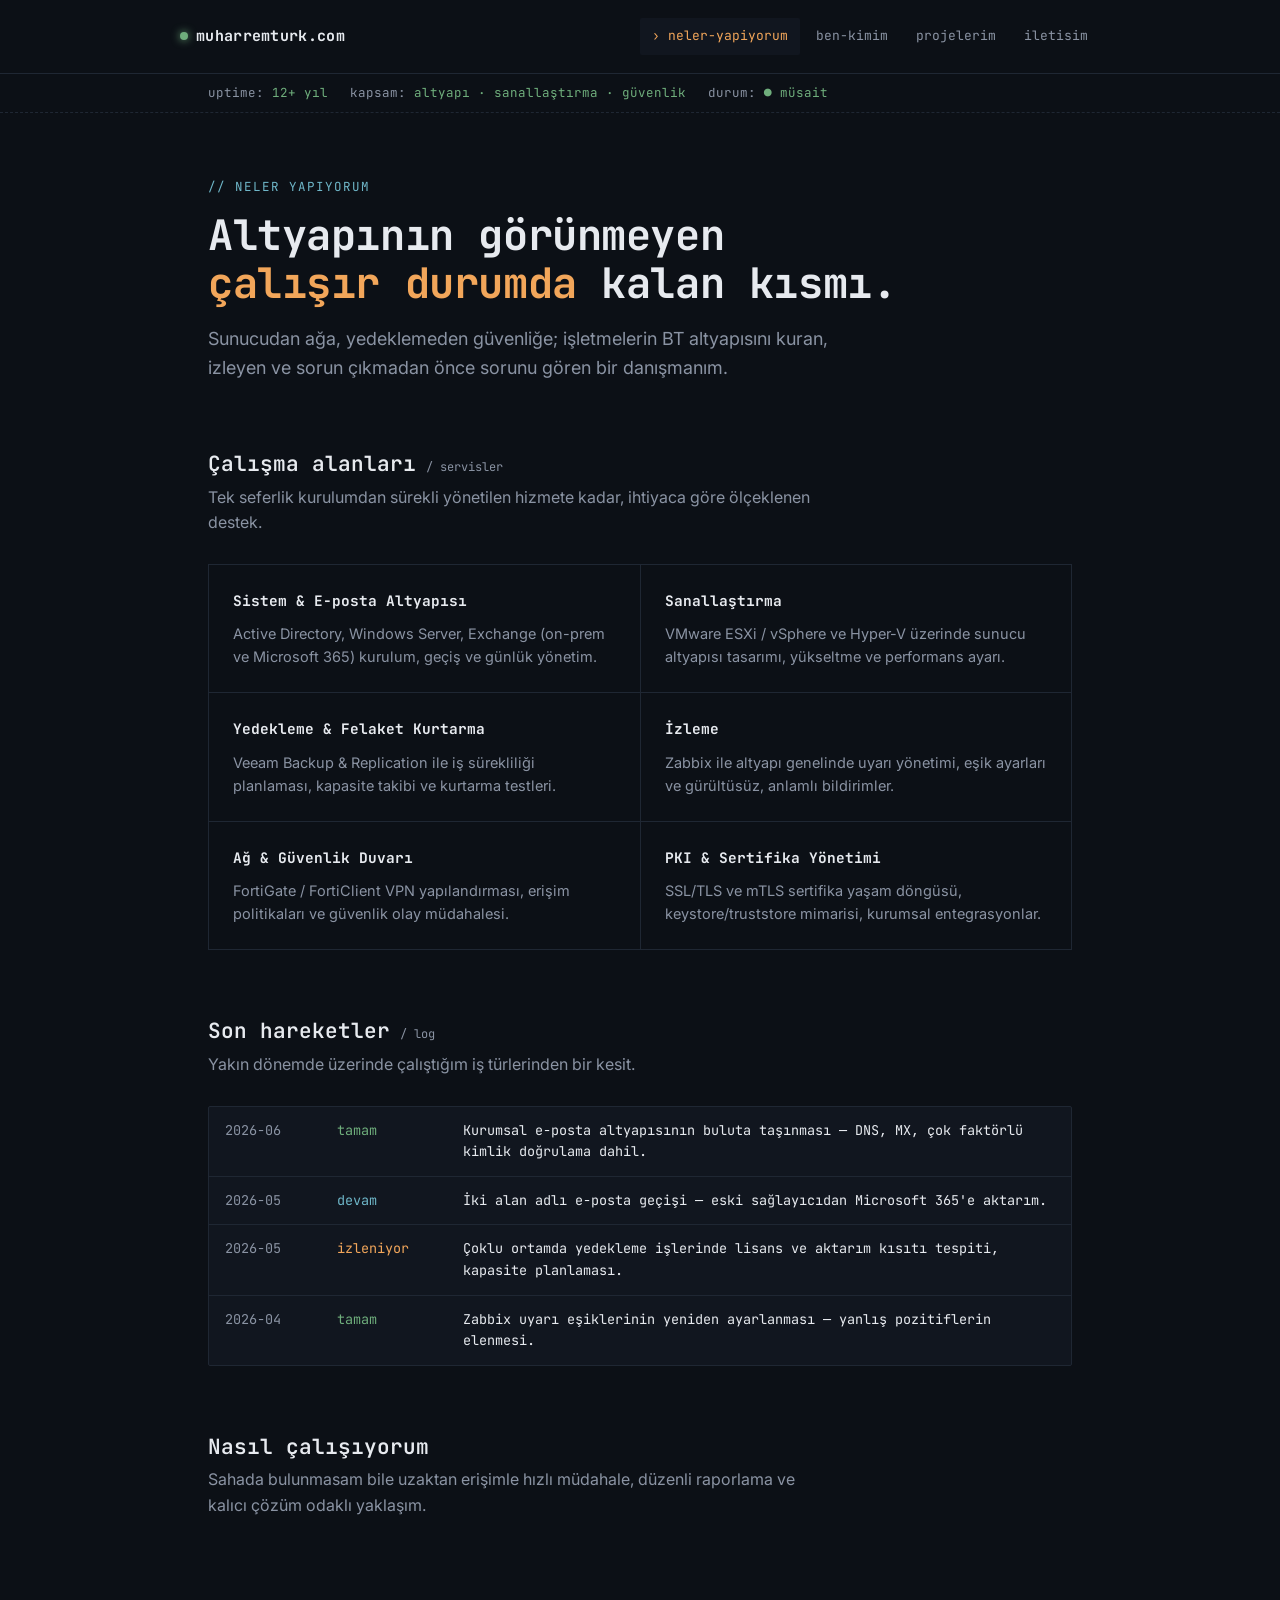
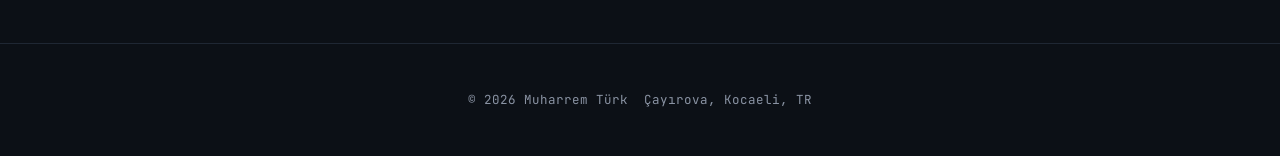
==== index.html @ 32bb9028 "Add files via upload" ====
<!doctype html>
<html lang="tr">
<head>
<meta charset="utf-8">
<meta name="viewport" content="width=device-width, initial-scale=1">
<title>Muharrem Türk — Neler Yapıyorum</title>
<meta name="description" content="Sistem yönetimi, sanallaştırma, yedekleme ve güvenlik alanlarında BT altyapı danışmanlığı.">
<link rel="stylesheet" href="style.css">
</head>
<body>
<header class="site">
  <div class="wrap nav-row">
    <a class="brand" href="index.html"><span class="dot"></span>muharremturk.com</a>
    <nav class="links">
      <a class="active" href="index.html">neler-yapiyorum</a>
      <a href="benkimim.html">ben-kimim</a>
      <a href="projelerim.html">projelerim</a>
      <a href="iletisim.html">iletisim</a>
    </nav>
  </div>
</header>

<div class="status-strip">
  <div class="wrap">
    <span>uptime: <span class="v">12+ yıl</span></span>
    <span>kapsam: <span class="v">altyapı · sanallaştırma · güvenlik</span></span>
    <span>durum: <span class="v">● müsait</span></span>
  </div>
</div>

<main>
  <div class="wrap">
    <p class="eyebrow">// neler yapıyorum</p>
    <h1>Altyapının görünmeyen<br><span class="accent">çalışır durumda</span> kalan kısmı.</h1>
    <p class="lede">Sunucudan ağa, yedeklemeden güvenliğe; işletmelerin BT altyapısını kuran, izleyen ve sorun çıkmadan önce sorunu gören bir danışmanım.</p>

    <section>
      <h2>Çalışma alanları <span class="tag">/ servisler</span></h2>
      <p class="sub">Tek seferlik kurulumdan sürekli yönetilen hizmete kadar, ihtiyaca göre ölçeklenen destek.</p>
      <div class="grid">
        <div class="cell">
          <h3>Sistem &amp; E-posta Altyapısı</h3>
          <p>Active Directory, Windows Server, Exchange (on-prem ve Microsoft 365) kurulum, geçiş ve günlük yönetim.</p>
        </div>
        <div class="cell">
          <h3>Sanallaştırma</h3>
          <p>VMware ESXi / vSphere ve Hyper-V üzerinde sunucu altyapısı tasarımı, yükseltme ve performans ayarı.</p>
        </div>
        <div class="cell">
          <h3>Yedekleme &amp; Felaket Kurtarma</h3>
          <p>Veeam Backup &amp; Replication ile iş sürekliliği planlaması, kapasite takibi ve kurtarma testleri.</p>
        </div>
        <div class="cell">
          <h3>İzleme</h3>
          <p>Zabbix ile altyapı genelinde uyarı yönetimi, eşik ayarları ve gürültüsüz, anlamlı bildirimler.</p>
        </div>
        <div class="cell">
          <h3>Ağ &amp; Güvenlik Duvarı</h3>
          <p>FortiGate / FortiClient VPN yapılandırması, erişim politikaları ve güvenlik olay müdahalesi.</p>
        </div>
        <div class="cell">
          <h3>PKI &amp; Sertifika Yönetimi</h3>
          <p>SSL/TLS ve mTLS sertifika yaşam döngüsü, keystore/truststore mimarisi, kurumsal entegrasyonlar.</p>
        </div>
      </div>
    </section>

    <section>
      <h2>Son hareketler <span class="tag">/ log</span></h2>
      <p class="sub">Yakın dönemde üzerinde çalıştığım iş türlerinden bir kesit.</p>
      <div class="log">
        <div class="row"><span class="ts">2026-06</span><span class="lvl ok">tamam</span><span class="msg">Kurumsal e-posta altyapısının buluta taşınması — DNS, MX, çok faktörlü kimlik doğrulama dahil.</span></div>
        <div class="row"><span class="ts">2026-05</span><span class="lvl">devam</span><span class="msg">İki alan adlı e-posta geçişi — eski sağlayıcıdan Microsoft 365'e aktarım.</span></div>
        <div class="row"><span class="ts">2026-05</span><span class="lvl warn">izleniyor</span><span class="msg">Çoklu ortamda yedekleme işlerinde lisans ve aktarım kısıtı tespiti, kapasite planlaması.</span></div>
        <div class="row"><span class="ts">2026-04</span><span class="lvl ok">tamam</span><span class="msg">Zabbix uyarı eşiklerinin yeniden ayarlanması — yanlış pozitiflerin elenmesi.</span></div>
      </div>
    </section>

    <section>
      <h2>Nasıl çalışıyorum</h2>
      <p class="sub">Sahada bulunmasam bile uzaktan erişimle hızlı müdahale, düzenli raporlama ve kalıcı çözüm odaklı yaklaşım.</p>
    </section>
  </div>
</main>

<footer>
  <div class="wrap nav-row">
    <span>© 2026 Muharrem Türk</span>
    <span>Çayırova, Kocaeli, TR</span>
  </div>
</footer>
</body>
</html>
---- style.css ----
@import url('https://fonts.googleapis.com/css2?family=JetBrains+Mono:wght@400;500;600;700&family=Inter:wght@400;500;600;700&display=swap');

:root{
  --bg: #0c1016;
  --bg-raised: #11161f;
  --line: #1f2733;
  --text: #e7eaef;
  --text-muted: #8a93a3;
  --accent: #f2a65a;   /* amber — status-light warmth */
  --accent-dim: #c9883f;
  --signal: #6fb7c9;   /* cool secondary — network/blue */
  --ok: #6fae7c;
  --radius: 2px;
}

*{box-sizing:border-box;}
html{scroll-behavior:smooth;}
body{
  margin:0;
  background:var(--bg);
  color:var(--text);
  font-family:'Inter',system-ui,sans-serif;
  font-size:16px;
  line-height:1.6;
}
@media (prefers-reduced-motion: reduce){
  *{animation-duration:0.001ms !important; transition-duration:0.001ms !important;}
}

a{color:inherit;}
a:focus-visible, button:focus-visible{
  outline:2px solid var(--accent);
  outline-offset:3px;
}

.wrap{
  max-width:920px;
  margin:0 auto;
  padding:0 28px;
}

/* ---------- Header / nav ---------- */
header.site{
  border-bottom:1px solid var(--line);
  background:var(--bg);
  position:sticky;
  top:0;
  z-index:10;
}
.nav-row{
  display:flex;
  align-items:center;
  justify-content:space-between;
  padding:18px 0;
  gap:16px;
  flex-wrap:wrap;
}
.brand{
  font-family:'JetBrains Mono',monospace;
  font-weight:700;
  font-size:15px;
  letter-spacing:0.02em;
  text-decoration:none;
  display:flex;
  align-items:center;
  gap:8px;
}
.brand .dot{
  width:8px;height:8px;border-radius:50%;
  background:var(--ok);
  box-shadow:0 0 8px var(--ok);
  flex-shrink:0;
}
nav.links{
  display:flex;
  gap:4px;
  font-family:'JetBrains Mono',monospace;
  font-size:13px;
}
nav.links a{
  text-decoration:none;
  color:var(--text-muted);
  padding:8px 12px;
  border-radius:var(--radius);
  transition:color .15s ease, background .15s ease;
}
nav.links a:hover{color:var(--text); background:var(--bg-raised);}
nav.links a.active{
  color:var(--accent);
  background:var(--bg-raised);
}
nav.links a.active::before{content:"› ";}

/* ---------- Hero / status strip ---------- */
.status-strip{
  font-family:'JetBrains Mono',monospace;
  font-size:12.5px;
  color:var(--text-muted);
  border-bottom:1px dashed var(--line);
  padding:9px 0;
}
.status-strip .wrap{display:flex;gap:22px;flex-wrap:wrap;}
.status-strip span{white-space:nowrap;}
.status-strip .v{color:var(--ok);}

main{padding:64px 0 96px;}

.eyebrow{
  font-family:'JetBrains Mono',monospace;
  font-size:12.5px;
  color:var(--signal);
  letter-spacing:0.08em;
  text-transform:uppercase;
  margin:0 0 14px;
}
h1{
  font-family:'JetBrains Mono',monospace;
  font-weight:700;
  font-size:clamp(28px,4.4vw,42px);
  line-height:1.15;
  margin:0 0 18px;
  letter-spacing:-0.01em;
}
h1 .accent{color:var(--accent);}
.lede{
  font-size:18px;
  color:var(--text-muted);
  max-width:62ch;
  margin:0 0 8px;
}

h2{
  font-family:'JetBrains Mono',monospace;
  font-size:21px;
  font-weight:600;
  margin:0 0 4px;
  display:flex;
  align-items:baseline;
  gap:10px;
}
h2 .tag{
  font-size:12px;
  color:var(--text-muted);
  font-weight:400;
}
section{margin-top:64px;}
section > .sub{
  color:var(--text-muted);
  margin:0 0 28px;
  max-width:62ch;
}

/* ---------- Grid / cards ---------- */
.grid{
  display:grid;
  grid-template-columns:repeat(2,1fr);
  gap:1px;
  background:var(--line);
  border:1px solid var(--line);
}
.grid .cell{
  background:var(--bg);
  padding:24px;
}
.cell h3{
  font-family:'JetBrains Mono',monospace;
  font-size:14.5px;
  margin:0 0 10px;
  color:var(--text);
}
.cell p{
  color:var(--text-muted);
  margin:0;
  font-size:14.5px;
}
@media (max-width:640px){
  .grid{grid-template-columns:1fr;}
}

/* ---------- Log-style list (signature element) ---------- */
.log{
  font-family:'JetBrains Mono',monospace;
  font-size:13.5px;
  border:1px solid var(--line);
  background:var(--bg-raised);
  border-radius:var(--radius);
  overflow:hidden;
}
.log .row{
  display:grid;
  grid-template-columns:96px 110px 1fr;
  gap:16px;
  padding:13px 16px;
  border-bottom:1px solid var(--line);
  align-items:baseline;
}
.log .row:last-child{border-bottom:none;}
.log .ts{color:var(--text-muted);}
.log .lvl{color:var(--signal);}
.log .lvl.warn{color:var(--accent);}
.log .lvl.ok{color:var(--ok);}
.log .msg{color:var(--text);}
@media (max-width:640px){
  .log .row{grid-template-columns:1fr; gap:4px; padding:14px 16px;}
}

/* ---------- Project cards ---------- */
.proj{
  border:1px solid var(--line);
  border-radius:var(--radius);
  padding:26px;
  margin-bottom:18px;
  background:var(--bg-raised);
}
.proj-head{
  display:flex;
  justify-content:space-between;
  gap:16px;
  align-items:flex-start;
  flex-wrap:wrap;
}
.proj h3{
  font-family:'JetBrains Mono',monospace;
  font-size:17px;
  margin:0;
}
.proj .stack{
  font-family:'JetBrains Mono',monospace;
  font-size:12px;
  color:var(--signal);
  white-space:nowrap;
}
.proj p{color:var(--text-muted); margin:12px 0 0;}

/* ---------- Contact ---------- */
.contact-list{list-style:none; margin:0; padding:0;}
.contact-list li{
  border-bottom:1px solid var(--line);
  padding:18px 0;
  display:flex;
  justify-content:space-between;
  align-items:center;
  gap:16px;
  flex-wrap:wrap;
}
.contact-list .k{
  font-family:'JetBrains Mono',monospace;
  font-size:12.5px;
  color:var(--text-muted);
  text-transform:uppercase;
  letter-spacing:0.06em;
}
.contact-list .v a{
  text-decoration:none;
  color:var(--text);
  font-size:16px;
  border-bottom:1px solid var(--line);
}
.contact-list .v a:hover{color:var(--accent); border-color:var(--accent);}

/* ---------- Footer ---------- */
footer{
  border-top:1px solid var(--line);
  padding:28px 0;
  color:var(--text-muted);
  font-family:'JetBrains Mono',monospace;
  font-size:12.5px;
  display:flex;
  justify-content:space-between;
  flex-wrap:wrap;
  gap:8px;
}
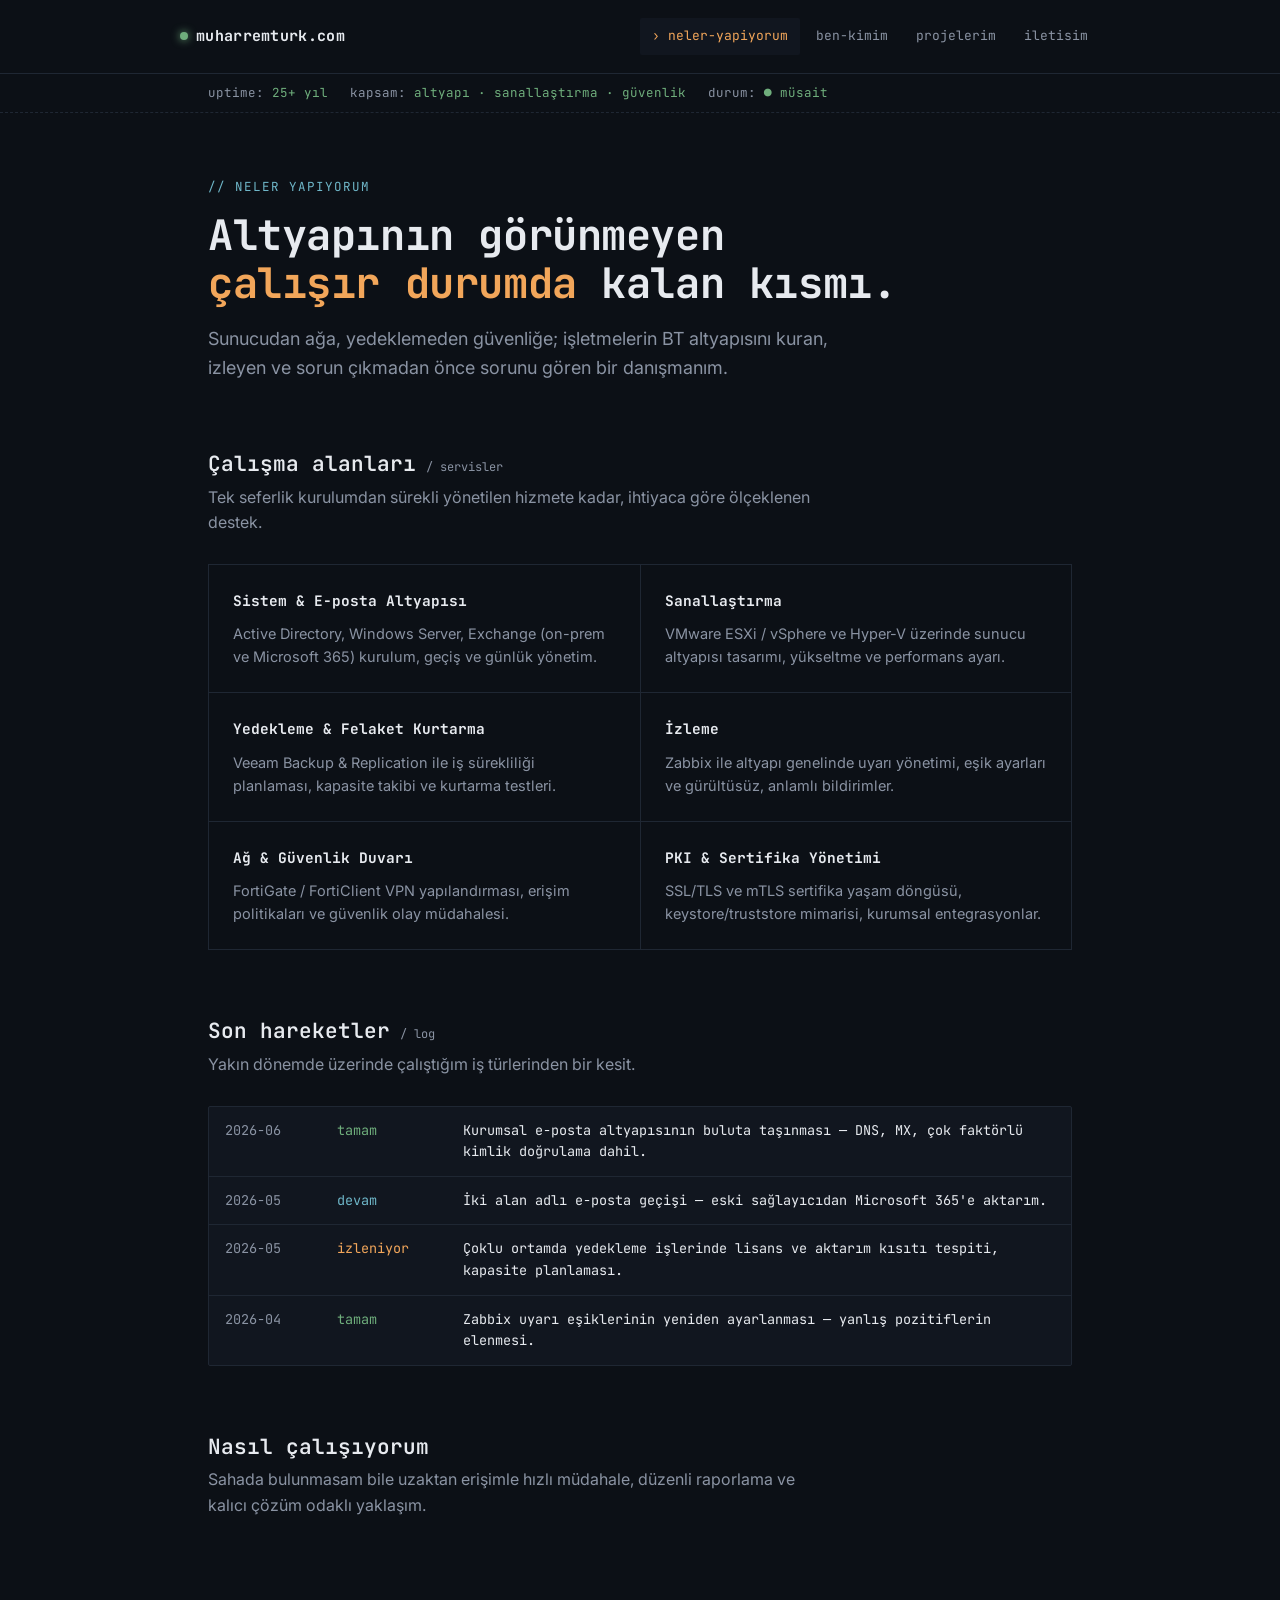
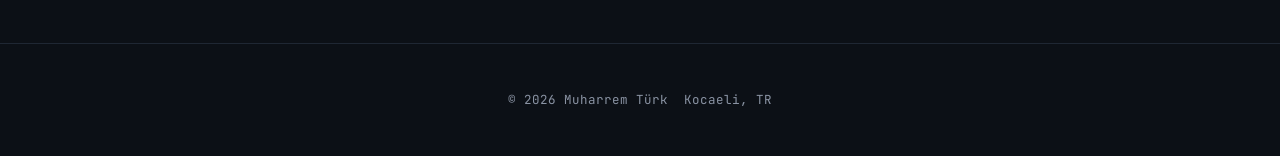
==== commit ea2893b8: "Add files via upload" ====
--- a/index.html
+++ b/index.html
@@ -22,7 +22,7 @@
 
 <div class="status-strip">
   <div class="wrap">
-    <span>uptime: <span class="v">12+ yıl</span></span>
+    <span>uptime: <span class="v">25+ yıl</span></span>
     <span>kapsam: <span class="v">altyapı · sanallaştırma · güvenlik</span></span>
     <span>durum: <span class="v">● müsait</span></span>
   </div>
@@ -86,7 +86,7 @@
 <footer>
   <div class="wrap nav-row">
     <span>© 2026 Muharrem Türk</span>
-    <span>Çayırova, Kocaeli, TR</span>
+    <span>Kocaeli, TR</span>
   </div>
 </footer>
 </body>
